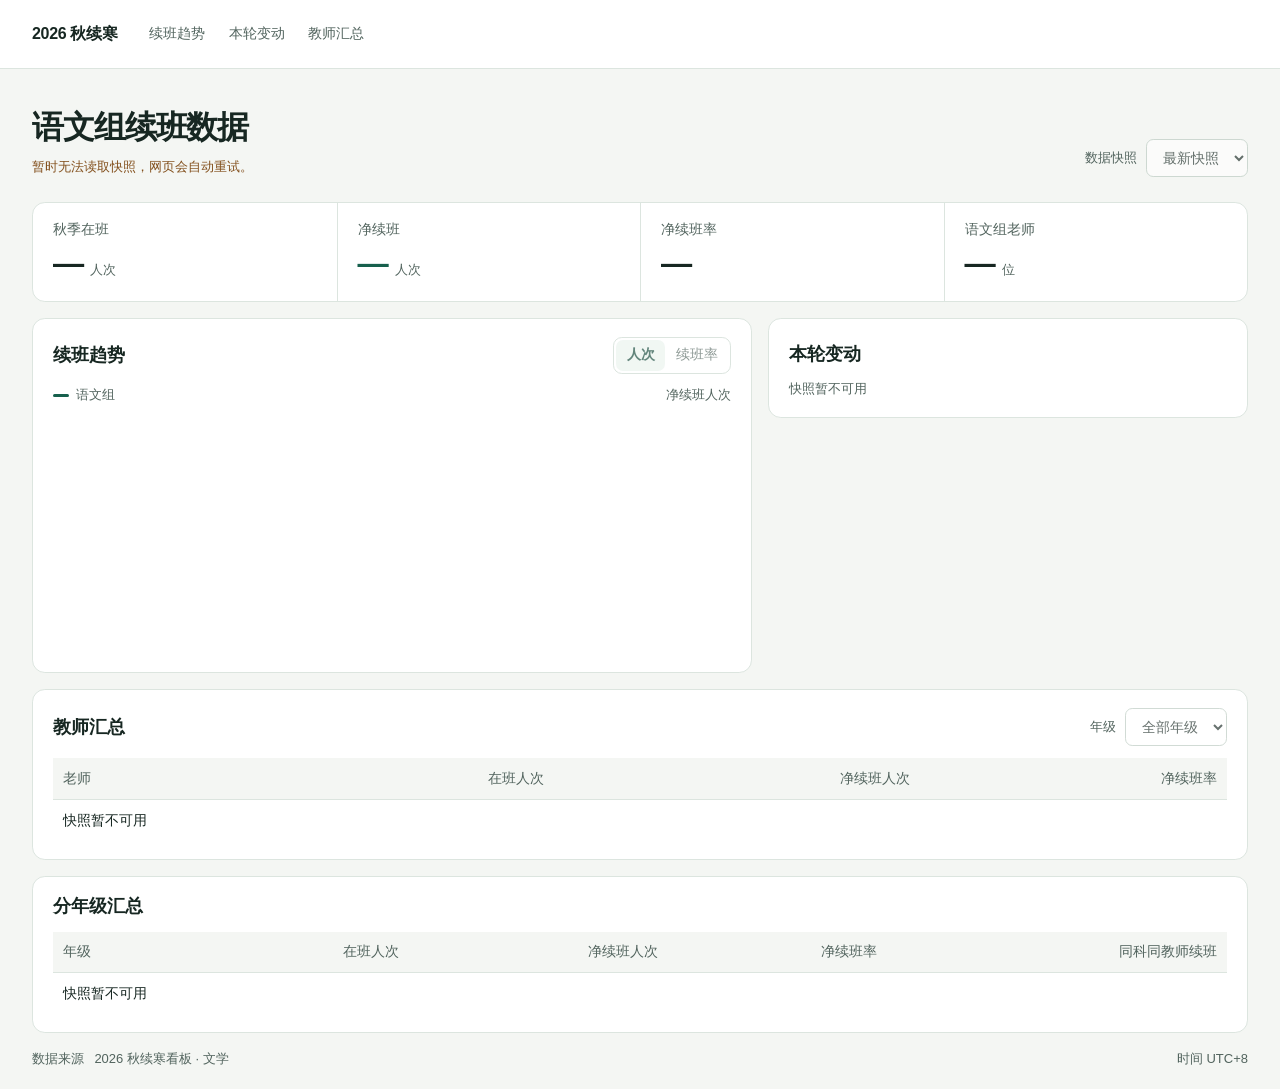
==== index.html @ a26b65e5 "Publish the 2026 renewal dashboard" ====
<!doctype html>
<html lang="zh-CN" data-snapshot-source="https://autumn-winter-renewals-2026.leafy-owlet-6920.chatgpt.site/snapshots.json">
<head>
  <meta charset="utf-8">
  <meta name="viewport" content="width=device-width, initial-scale=1">
  <meta name="description" content="2026 秋续寒语文组续班趋势、教师汇总与分年级数据。">
  <title>语文组续班数据 · 2026 秋续寒</title>
  <link rel="stylesheet" href="./dashboard.css">
  <link rel="stylesheet" href="./teachers.css">
  <script src="./dashboard.js" defer></script>
</head>
<body>
  <header class="topbar">
    <div class="shell topbar-inner">
      <a class="brand" href="#overview">2026 秋续寒</a>
      <nav aria-label="页面导航">
        <a href="#trend">续班趋势</a>
        <a href="#changes">本轮变动</a>
        <a href="#teachers">教师汇总</a>
      </nav>
    </div>
  </header>

  <main class="shell" id="overview">
    <div class="page-heading">
      <div>
        <h1>语文组续班数据</h1>
        <p id="data-status" class="data-status" role="status">正在读取快照…</p>
      </div>
      <label class="snapshot-control" for="snapshot">
        <span>数据快照</span>
        <select id="snapshot" disabled><option>最新快照</option></select>
      </label>
    </div>

    <dl class="metrics" aria-label="语文组续班概况">
      <div><dt>秋季在班</dt><dd><strong id="enrolled">—</strong><span>人次</span></dd></div>
      <div><dt>净续班</dt><dd><strong id="renewed">—</strong><span>人次</span></dd></div>
      <div><dt>净续班率</dt><dd><strong id="rate">—</strong></dd></div>
      <div><dt>语文组老师</dt><dd><strong id="teacher-count">—</strong><span>位</span></dd></div>
    </dl>

    <div class="data-grid">
      <section class="panel trend" id="trend" aria-labelledby="trend-heading">
        <div class="panel-heading">
          <h2 id="trend-heading">续班趋势</h2>
          <div class="segmented" role="group" aria-label="走势指标">
            <button type="button" data-metric="count" aria-pressed="true" disabled>人次</button>
            <button type="button" data-metric="rate" aria-pressed="false" disabled>续班率</button>
          </div>
        </div>
        <div class="chart-key"><span></span>语文组 <span class="chart-unit" id="chart-unit">净续班人次</span></div>
        <canvas id="chart" role="img" aria-label="语文组续班趋势">可通过数据快照查看各时点的净续班数据。</canvas>
      </section>

      <section class="panel changes" id="changes" aria-labelledby="changes-heading">
        <div class="panel-heading"><h2 id="changes-heading">本轮变动</h2></div>
        <p id="change-summary" class="muted" aria-live="polite">正在读取快照…</p>
        <ul class="changes-list" id="change-list" hidden></ul>
        <div class="teacher-changes" id="teacher-changes" hidden>
          <h3>教师净续班增减</h3>
          <ul class="changes-list" id="teacher-change-list"></ul>
        </div>
      </section>
    </div>

    <section class="panel teachers" id="teachers" aria-labelledby="teachers-heading">
      <div class="panel-heading">
        <h2 id="teachers-heading">教师汇总</h2>
        <label class="grade-control" for="teacher-grade">
          <span>年级</span>
          <select id="teacher-grade" disabled><option value="">全部年级</option></select>
        </label>
      </div>
      <div class="table-scroll">
        <table>
          <thead><tr><th scope="col">老师</th><th scope="col">在班人次</th><th scope="col">净续班人次</th><th scope="col">净续班率</th></tr></thead>
          <tbody id="teacher-rows"><tr><td colspan="4">正在读取快照…</td></tr></tbody>
        </table>
      </div>
    </section>

    <section class="panel" id="grades" aria-labelledby="grades-heading">
      <div class="panel-heading"><h2 id="grades-heading">分年级汇总</h2></div>
      <div class="table-scroll">
        <table>
          <thead><tr><th scope="col">年级</th><th scope="col">在班人次</th><th scope="col">净续班人次</th><th scope="col">净续班率</th><th scope="col">同科同教师续班</th></tr></thead>
          <tbody id="grade-rows"><tr><td colspan="5">正在读取快照…</td></tr></tbody>
        </table>
      </div>
    </section>
    <footer>数据来源 <span>2026 秋续寒看板 · 文学</span><span>时间 UTC+8</span></footer>
  </main>
</body>
</html>
---- dashboard.css ----
:root {
  color-scheme: light;
  --paper: #f4f6f3;
  --surface: #fff;
  --ink: #172722;
  --muted: #52645e;
  --line: #dce5df;
  --accent: #17604d;
  --accent-dark: #104536;
  --tint: #eaf3ee;
  --warm: #83501d;
  --warm-bg: #f8efe1;
  font: 400 16px/1.55 "Inter", "Microsoft YaHei UI", "PingFang SC", sans-serif;
}

*, *::before, *::after { box-sizing: border-box; }
html { scroll-padding-top: 1rem; }
body { margin: 0; background: var(--paper); color: var(--ink); }
[hidden] { display: none !important; }
::selection { background: #d0e7dc; color: var(--ink); }
:focus-visible { outline: 2px solid var(--accent); outline-offset: 3px; }
h1, h2, p, dl, dd { margin: 0; }
button, select { font: inherit; }
button, select, nav a { touch-action: manipulation; }

.shell { width: min(100% - 4rem, 76rem); margin-inline: auto; }
.topbar { background: var(--surface); border-bottom: 1px solid var(--line); }
.topbar-inner { min-height: 4.25rem; display: flex; align-items: center; gap: 2rem; }
.brand { font-weight: 700; letter-spacing: -.02em; color: var(--ink); text-decoration: none; white-space: nowrap; }
nav { display: flex; align-items: center; gap: 1.45rem; }
nav a { color: var(--muted); text-decoration: none; font-size: .875rem; white-space: nowrap; padding-block: .6rem; }
nav a:hover { color: var(--accent); text-decoration: underline; text-underline-offset: .3em; }
.refresh { margin-left: auto; border: 1px solid var(--accent); background: var(--accent); color: white; }
.refresh:hover { background: var(--accent-dark); }
button, select { border-radius: .45rem; padding: .48rem .75rem; font-size: .875rem; min-height: 2.4rem; }
button { cursor: pointer; }
button:disabled, select:disabled { cursor: default; opacity: .65; }
select { border: 1px solid #b9c9bf; background: var(--surface); color: var(--ink); }

main { padding-block: 2.4rem 1.25rem; }
.page-heading, .panel-heading { display: flex; align-items: center; justify-content: space-between; gap: .9rem; }
.page-heading { align-items: end; margin-bottom: 1.55rem; }
h1 { font-size: 2rem; letter-spacing: -.035em; line-height: 1.25; }
h2 { font-size: 1.125rem; line-height: 1.4; }
.data-status, .muted, .chart-key, .snapshot-control > span, .grade-control > span, footer { color: var(--muted); font-size: .8125rem; }
.data-status { margin-top: .6rem; }
.data-status[data-state="error"], .data-status[data-state="stale"] { color: var(--warm); }
.snapshot-control, .grade-control { display: flex; align-items: center; gap: .55rem; white-space: nowrap; }

.metrics { display: grid; grid-template-columns: repeat(4, minmax(0, 1fr)); background: var(--surface); border: 1px solid var(--line); border-radius: .8rem; }
.metrics > div { padding: 1rem 1.25rem; }
.metrics > div + div { border-left: 1px solid var(--line); }
.metrics dt { color: var(--muted); font-size: .875rem; }
.metrics dd { display: flex; align-items: baseline; gap: .45rem; margin-top: .15rem; }
.metrics strong { font-size: 1.95rem; line-height: 1.35; font-variant-numeric: tabular-nums; letter-spacing: -.03em; }
.metrics dd span { color: var(--muted); font-size: .8125rem; }
.metrics > div:nth-child(2) strong { color: var(--accent); }

.data-grid { display: grid; grid-template-columns: minmax(0, 1.5fr) minmax(0, 1fr); gap: 1rem; margin-block: 1rem; align-items: start; }
.panel { min-width: 0; background: var(--surface); border: 1px solid var(--line); border-radius: .8rem; padding: 1.1rem 1.25rem; }
.chart-key { display: flex; align-items: center; gap: .45rem; margin-block: .7rem .35rem; }
.chart-key > span:first-child { display: block; width: 1rem; height: 3px; background: var(--accent); border-radius: 3px; }
.chart-unit { margin-left: auto; }
canvas { display: block; width: 100%; height: 15.25rem; }
.segmented { display: inline-flex; border: 1px solid var(--line); border-radius: .55rem; padding: 2px; white-space: nowrap; }
.segmented button { min-height: 1.95rem; border: 0; padding: .28rem .65rem; background: var(--surface); color: var(--muted); }
.segmented button:hover { background: var(--paper); }
.segmented button[aria-pressed="true"] { background: var(--tint); color: var(--accent-dark); font-weight: 650; }

.changes .panel-heading { min-height: 2.2rem; }
.changes .muted { margin-top: .45rem; }
.change-count, .change-kind { background: var(--tint); color: var(--accent-dark); border-radius: .3rem; padding: .12rem .42rem; font-size: .75rem; white-space: nowrap; }
.change-count:empty { display: none; }
.changes-list { list-style: none; padding: 0; margin: .65rem 0 0; }
.changes-list li { display: grid; grid-template-columns: minmax(0, 1fr) auto; gap: .14rem .8rem; align-items: start; border-top: 1px solid var(--line); padding-block: .52rem; }
.changes-list li:last-child { padding-bottom: 0; }
.changes-list strong { font-size: .925rem; font-weight: 650; }
.changes-list p { grid-column: 1 / -1; color: var(--muted); font-size: .8125rem; }
.change-kind[data-kind="移除"], .change-kind[data-kind="更正"] { background: var(--warm-bg); color: var(--warm); }

.table-scroll { overflow-x: auto; margin-top: .75rem; }
table { width: 100%; min-width: 31rem; border-collapse: collapse; font-size: .875rem; font-variant-numeric: tabular-nums; }
th, td { border-bottom: 1px solid var(--line); padding: .6rem .6rem; text-align: right; }
th:first-child, td:first-child { text-align: left; }
thead th { color: var(--muted); font-weight: 550; background: var(--paper); white-space: nowrap; }
tbody th { font-weight: 650; white-space: nowrap; }
tbody tr:last-child > * { border-bottom: 0; }
tbody tr:hover { background: #f8faf8; }
td.renewed { color: var(--accent); font-weight: 650; }
footer { display: flex; flex-wrap: wrap; gap: .4rem .65rem; margin-top: 1rem; }
footer span:last-child { margin-left: auto; }

@media (max-width: 54rem) {
  .shell { width: min(100% - 2.5rem, 76rem); }
  .data-grid { grid-template-columns: minmax(0, 1fr); }
}

@media (max-width: 37rem) {
  .shell { width: calc(100% - 1.5rem); }
  .topbar-inner { flex-wrap: wrap; gap: .25rem 1rem; padding-block: .55rem; }
  nav { order: 3; width: 100%; gap: 1.1rem; }
  nav a { padding-block: .4rem; }
  main { padding-top: 1.35rem; }
  .page-heading { align-items: start; flex-direction: column; margin-bottom: 1rem; }
  h1 { font-size: 1.6rem; }
  .metrics { grid-template-columns: repeat(2, minmax(0, 1fr)); }
  .metrics > div { padding: .65rem .8rem; }
  .metrics > div:nth-child(3) { border-left: 0; }
  .metrics > div:nth-child(n+3) { border-top: 1px solid var(--line); }
  .metrics strong { font-size: 1.5rem; }
  .panel { padding: .85rem; }
  canvas { height: 12.5rem; }
  button, select { min-height: 2.75rem; }
  .segmented button { min-height: 2.35rem; }
}
---- teachers.css ----
#teachers { margin-bottom: 1rem; }
#teachers table { min-width: 20rem; }
.teacher-changes { margin-top: 1rem; }
.teacher-changes h3 { margin: 0; font-size: .9rem; }
.teacher-changes .change-kind { font-variant-numeric: tabular-nums; }
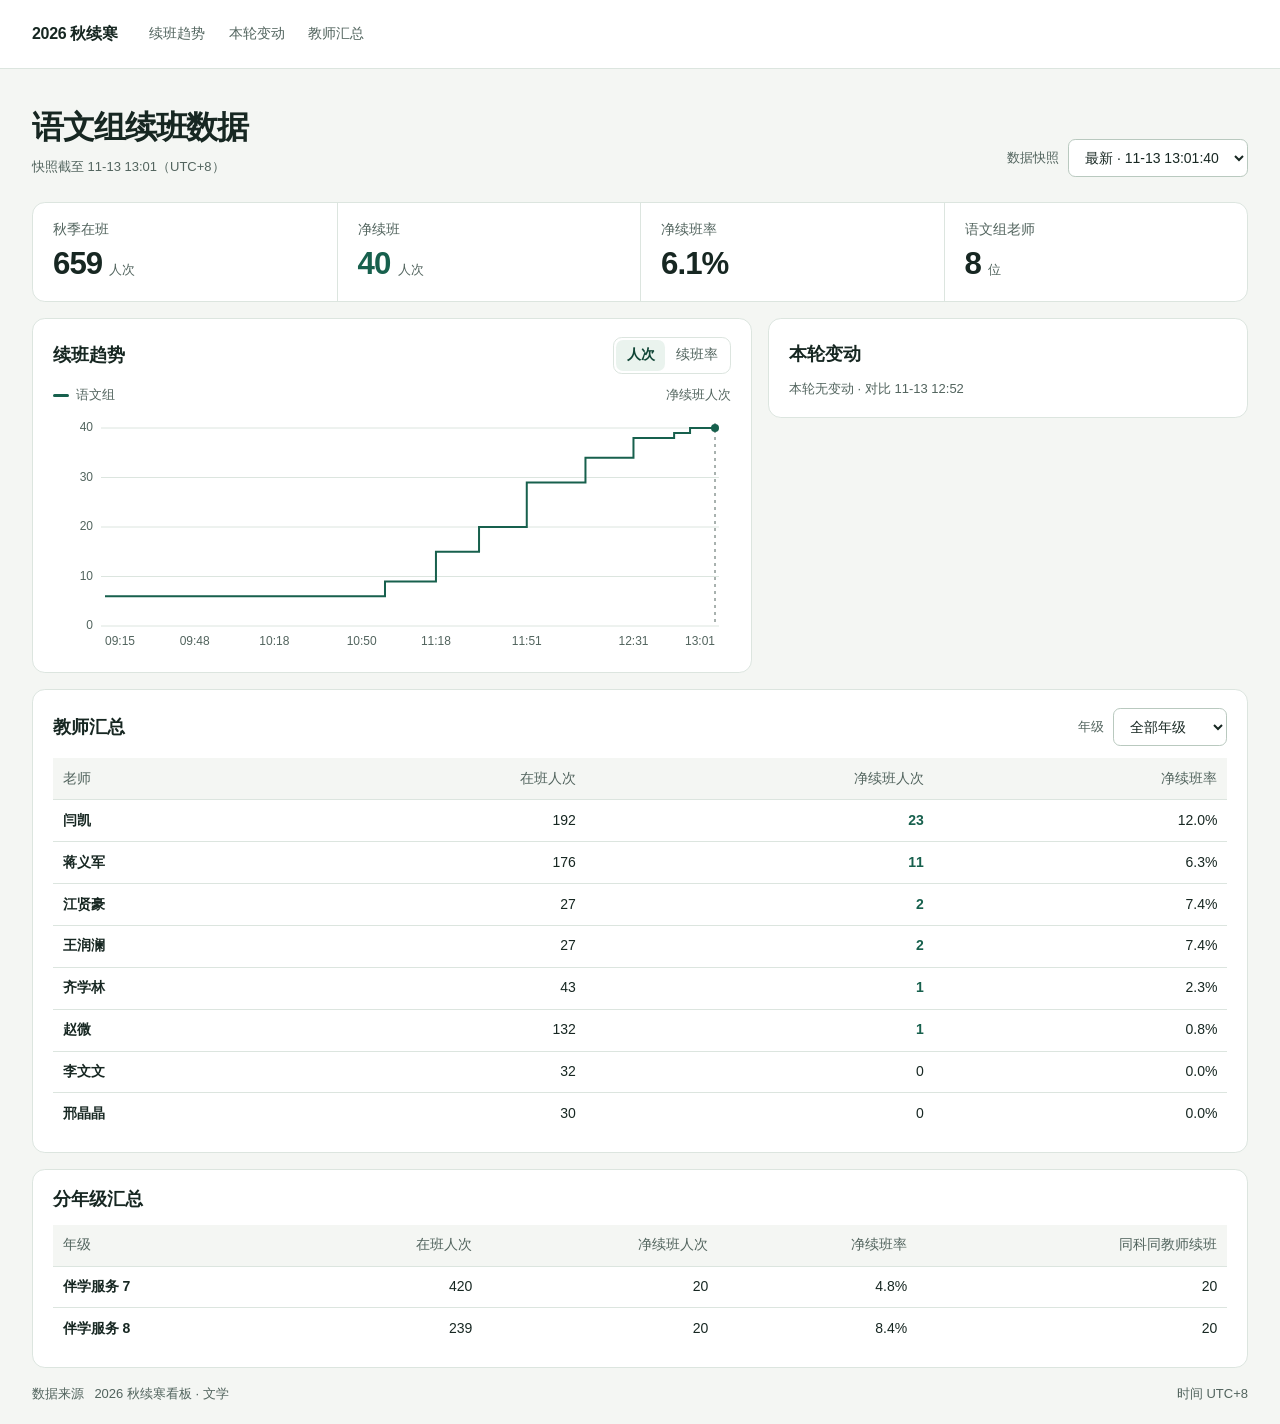
==== commit 360cbdd2: "Keep the renewal dashboard readable on mobile" ====
--- a/index.html
+++ b/index.html
@@ -7,7 +7,7 @@
   <title>语文组续班数据 · 2026 秋续寒</title>
   <link rel="stylesheet" href="./dashboard.css">
   <link rel="stylesheet" href="./teachers.css">
-  <script src="./dashboard.js" defer></script>
+  <script src="./dashboard.js?v=2" defer></script>
 </head>
 <body>
   <header class="topbar">
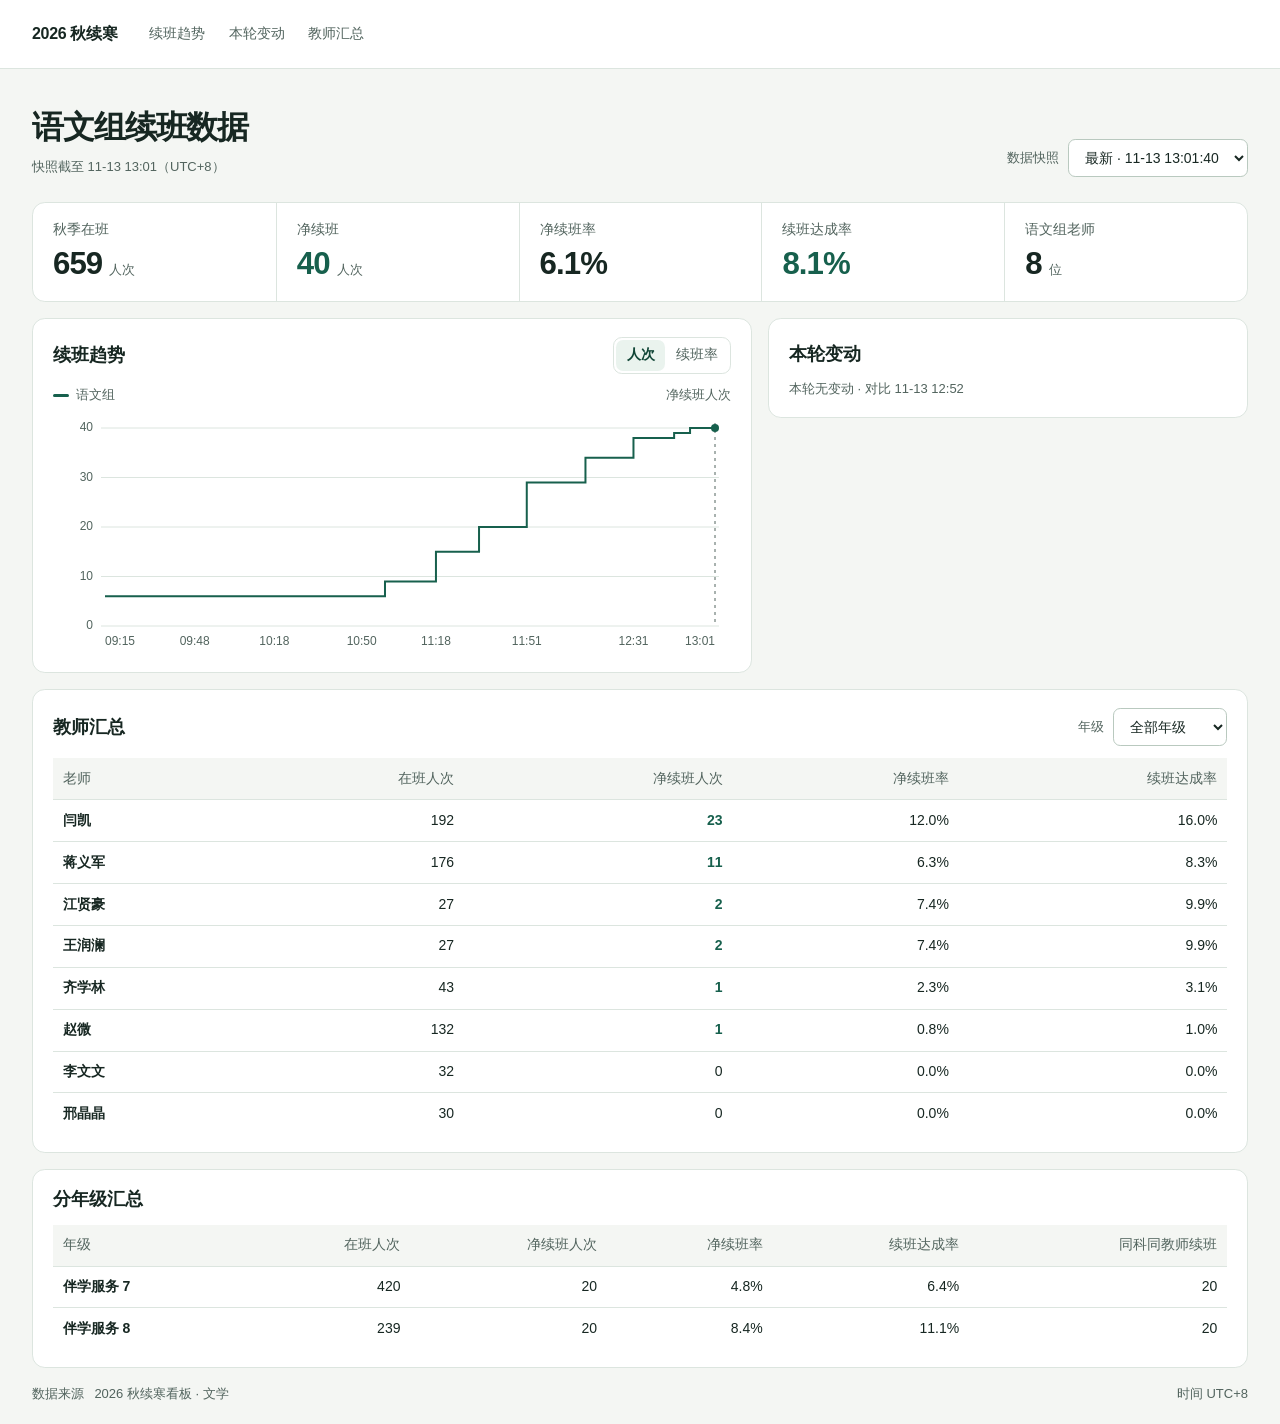
==== commit f6458898: "Show renewal target attainment" ====
--- a/index.html
+++ b/index.html
@@ -5,9 +5,9 @@
   <meta name="viewport" content="width=device-width, initial-scale=1">
   <meta name="description" content="2026 秋续寒语文组续班趋势、教师汇总与分年级数据。">
   <title>语文组续班数据 · 2026 秋续寒</title>
-  <link rel="stylesheet" href="./dashboard.css">
+  <link rel="stylesheet" href="./dashboard.css?v=3">
   <link rel="stylesheet" href="./teachers.css">
-  <script src="./dashboard.js?v=2" defer></script>
+  <script src="./dashboard.js?v=3" defer></script>
 </head>
 <body>
   <header class="topbar">
@@ -37,6 +37,7 @@
       <div><dt>秋季在班</dt><dd><strong id="enrolled">—</strong><span>人次</span></dd></div>
       <div><dt>净续班</dt><dd><strong id="renewed">—</strong><span>人次</span></dd></div>
       <div><dt>净续班率</dt><dd><strong id="rate">—</strong></dd></div>
+      <div><dt>续班达成率</dt><dd><strong id="attainment">—</strong></dd></div>
       <div><dt>语文组老师</dt><dd><strong id="teacher-count">—</strong><span>位</span></dd></div>
     </dl>
 
@@ -74,8 +75,8 @@
       </div>
       <div class="table-scroll">
         <table>
-          <thead><tr><th scope="col">老师</th><th scope="col">在班人次</th><th scope="col">净续班人次</th><th scope="col">净续班率</th></tr></thead>
-          <tbody id="teacher-rows"><tr><td colspan="4">正在读取快照…</td></tr></tbody>
+          <thead><tr><th scope="col">老师</th><th scope="col">在班人次</th><th scope="col">净续班人次</th><th scope="col">净续班率</th><th scope="col">续班达成率</th></tr></thead>
+          <tbody id="teacher-rows"><tr><td colspan="5">正在读取快照…</td></tr></tbody>
         </table>
       </div>
     </section>
@@ -84,8 +85,8 @@
       <div class="panel-heading"><h2 id="grades-heading">分年级汇总</h2></div>
       <div class="table-scroll">
         <table>
-          <thead><tr><th scope="col">年级</th><th scope="col">在班人次</th><th scope="col">净续班人次</th><th scope="col">净续班率</th><th scope="col">同科同教师续班</th></tr></thead>
-          <tbody id="grade-rows"><tr><td colspan="5">正在读取快照…</td></tr></tbody>
+          <thead><tr><th scope="col">年级</th><th scope="col">在班人次</th><th scope="col">净续班人次</th><th scope="col">净续班率</th><th scope="col">续班达成率</th><th scope="col">同科同教师续班</th></tr></thead>
+          <tbody id="grade-rows"><tr><td colspan="6">正在读取快照…</td></tr></tbody>
         </table>
       </div>
     </section>
--- a/dashboard.css
+++ b/dashboard.css
@@ -47,14 +47,14 @@
 .data-status[data-state="error"], .data-status[data-state="stale"] { color: var(--warm); }
 .snapshot-control, .grade-control { display: flex; align-items: center; gap: .55rem; white-space: nowrap; }
 
-.metrics { display: grid; grid-template-columns: repeat(4, minmax(0, 1fr)); background: var(--surface); border: 1px solid var(--line); border-radius: .8rem; }
+.metrics { display: grid; grid-template-columns: repeat(5, minmax(0, 1fr)); background: var(--surface); border: 1px solid var(--line); border-radius: .8rem; }
 .metrics > div { padding: 1rem 1.25rem; }
 .metrics > div + div { border-left: 1px solid var(--line); }
 .metrics dt { color: var(--muted); font-size: .875rem; }
 .metrics dd { display: flex; align-items: baseline; gap: .45rem; margin-top: .15rem; }
 .metrics strong { font-size: 1.95rem; line-height: 1.35; font-variant-numeric: tabular-nums; letter-spacing: -.03em; }
 .metrics dd span { color: var(--muted); font-size: .8125rem; }
-.metrics > div:nth-child(2) strong { color: var(--accent); }
+.metrics > div:nth-child(2) strong, #attainment { color: var(--accent); }
 
 .data-grid { display: grid; grid-template-columns: minmax(0, 1.5fr) minmax(0, 1fr); gap: 1rem; margin-block: 1rem; align-items: start; }
 .panel { min-width: 0; background: var(--surface); border: 1px solid var(--line); border-radius: .8rem; padding: 1.1rem 1.25rem; }
@@ -105,8 +105,9 @@
   h1 { font-size: 1.6rem; }
   .metrics { grid-template-columns: repeat(2, minmax(0, 1fr)); }
   .metrics > div { padding: .65rem .8rem; }
-  .metrics > div:nth-child(3) { border-left: 0; }
+  .metrics > div:nth-child(odd) { border-left: 0; }
   .metrics > div:nth-child(n+3) { border-top: 1px solid var(--line); }
+  .metrics > div:last-child { grid-column: 1 / -1; }
   .metrics strong { font-size: 1.5rem; }
   .panel { padding: .85rem; }
   canvas { height: 12.5rem; }
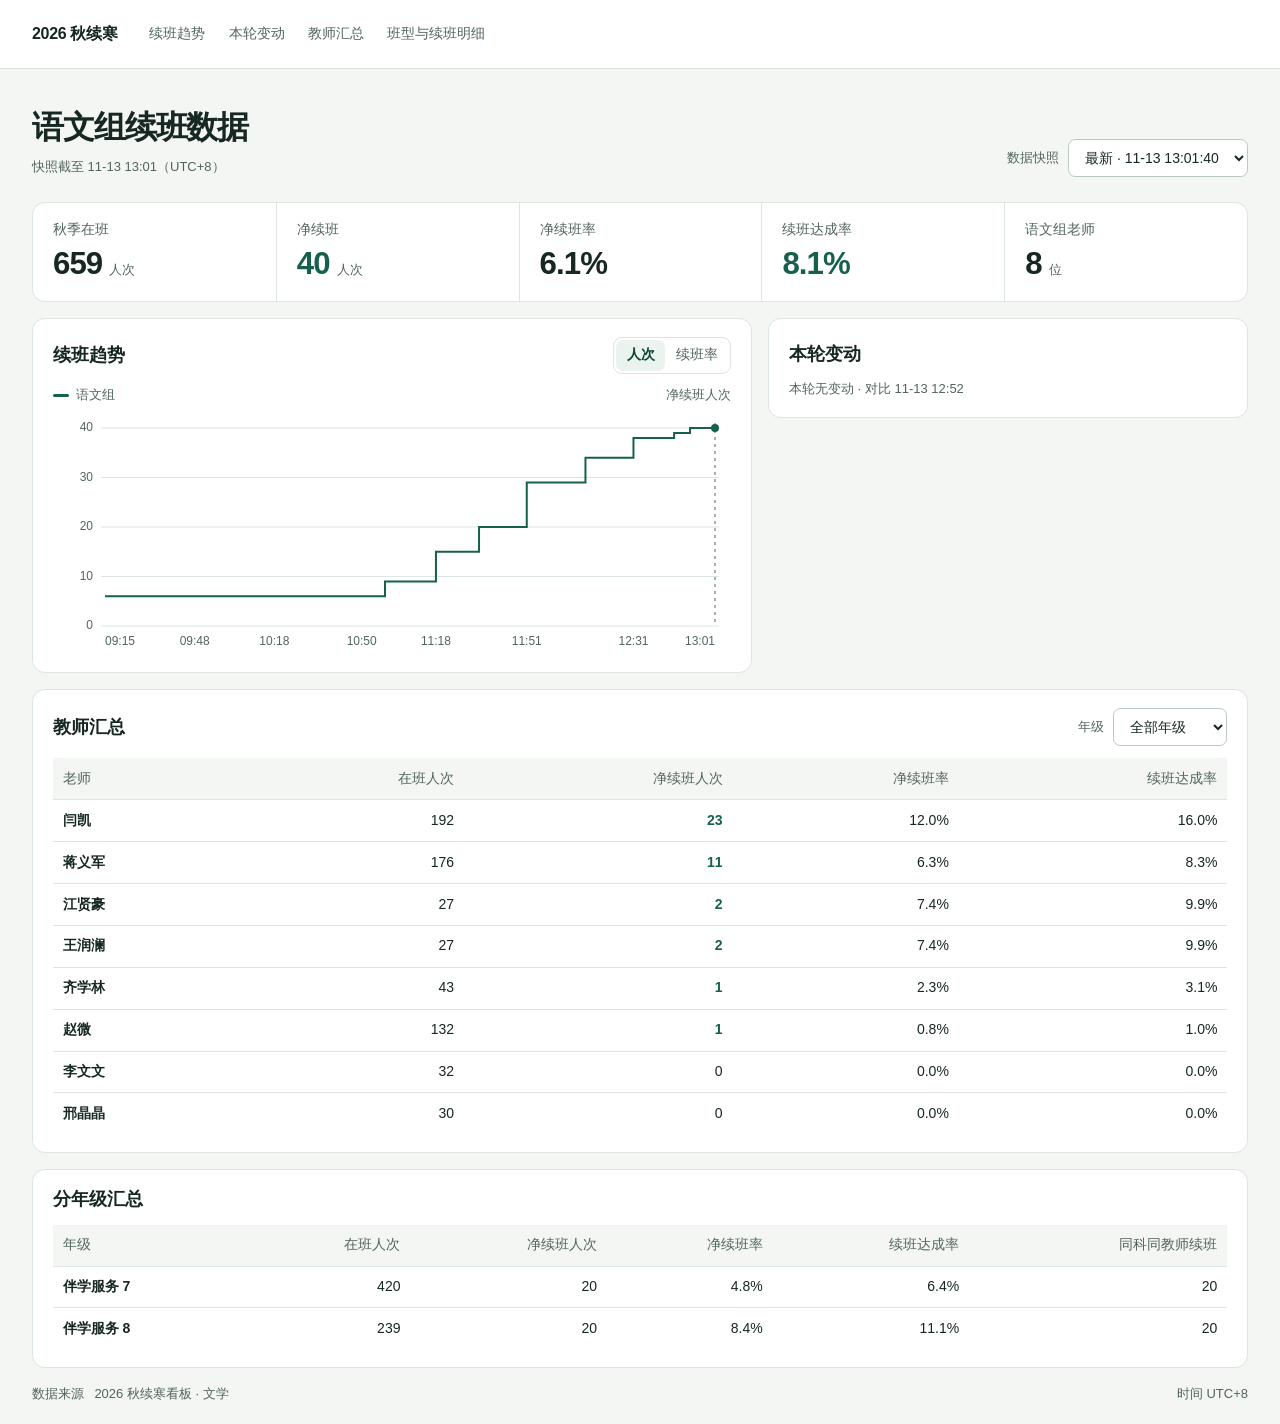
==== commit b85bcff6: "Publish class breakdown and renewal detail" ====
--- a/index.html
+++ b/index.html
@@ -16,7 +16,8 @@
       <nav aria-label="页面导航">
         <a href="#trend">续班趋势</a>
         <a href="#changes">本轮变动</a>
-        <a href="#teachers">教师汇总</a>
+        <a href="#teachers">教师汇总</a>
+        <a href="./details.html#class-types">班型与续班明细</a>
       </nav>
     </div>
   </header>
